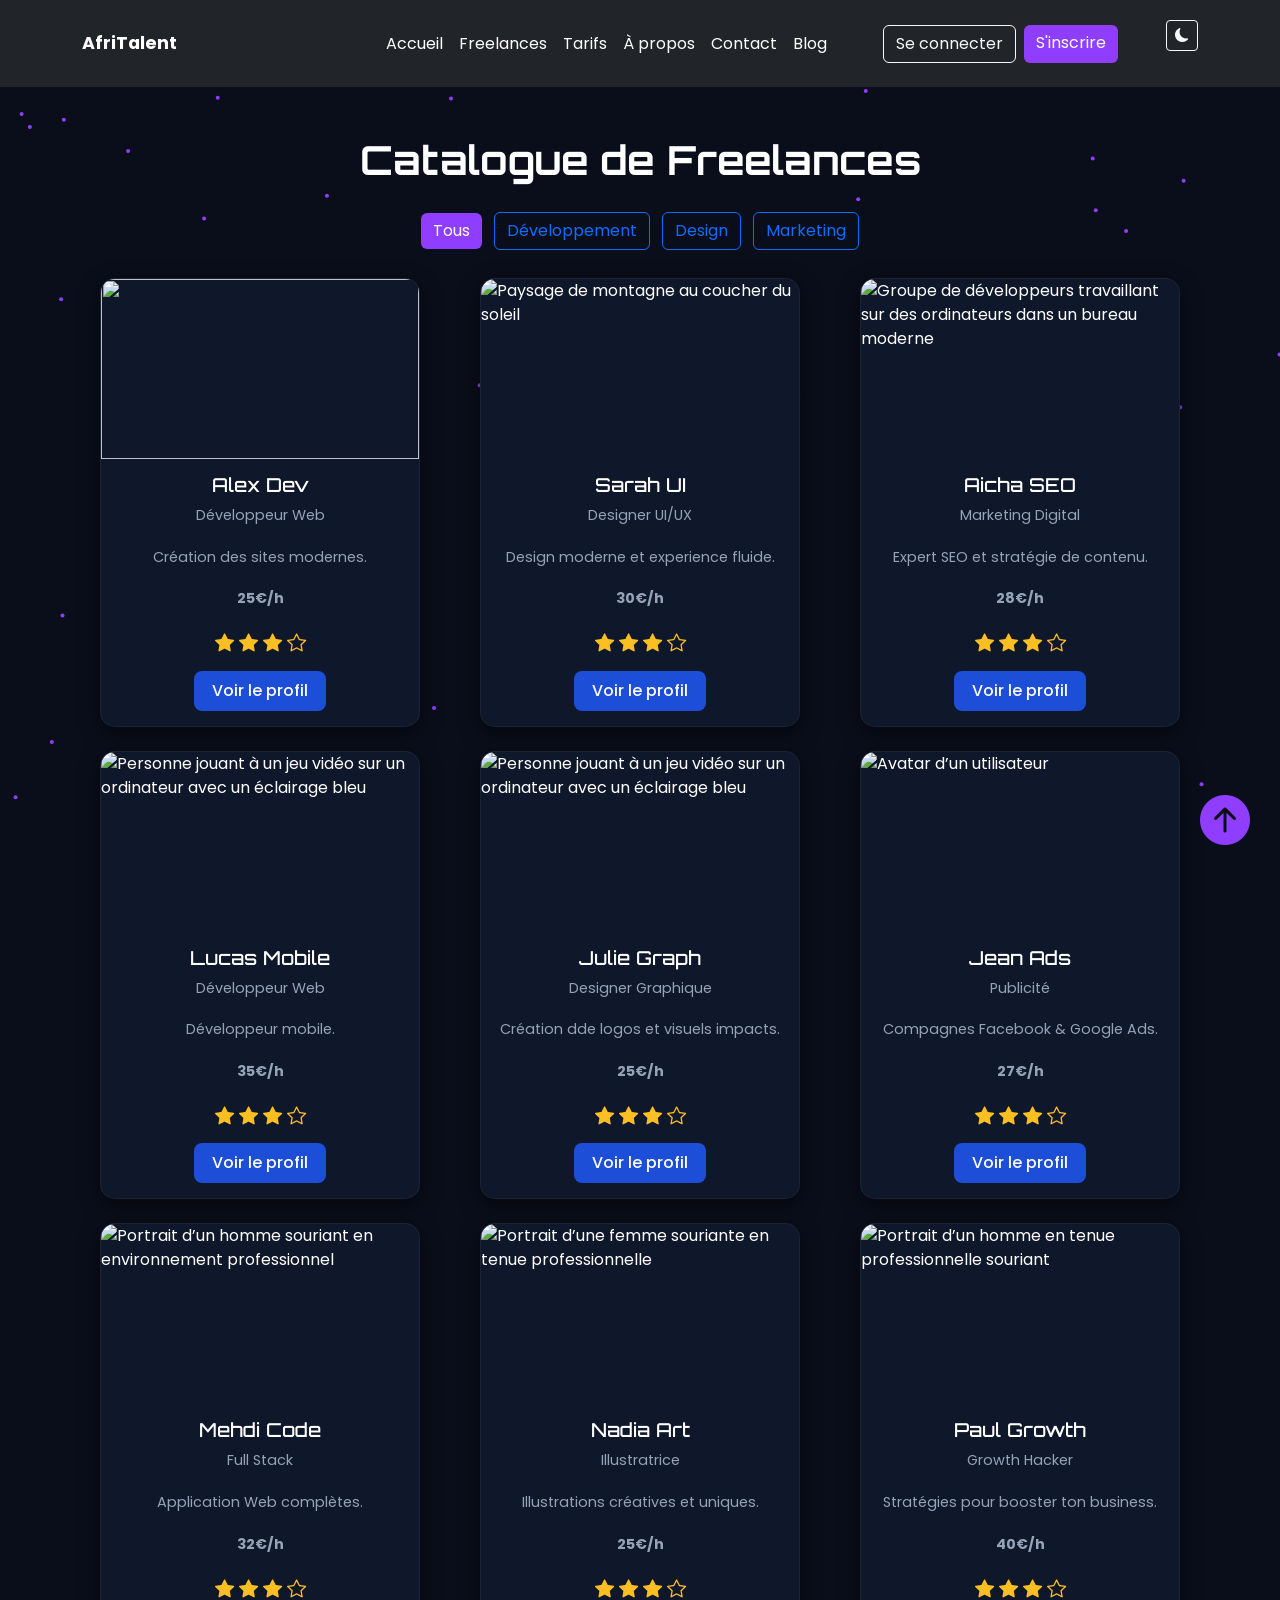
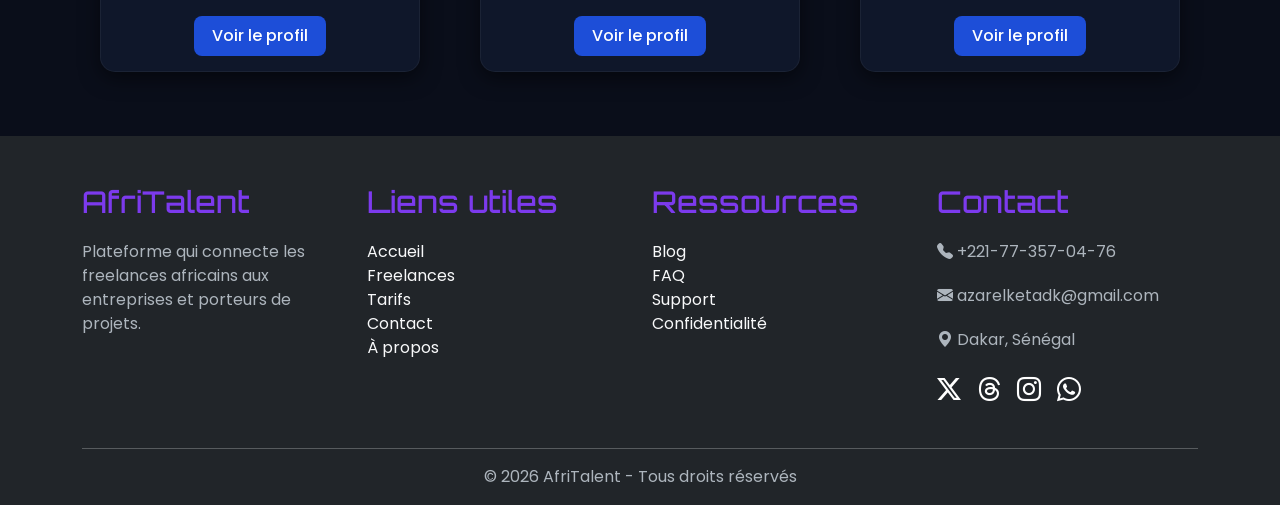
==== freelances.html @ 052cfaa7 "Init : création du dépôt, arborescence des fichiers et structure HTML de base" ====
<!DOCTYPE html>
<html lang="en">
<head>
    <meta charset="UTF-8">
    <meta name="viewport" content="width=device-width, initial-scale=1.0">
    <title>Freelances</title>
    <!-- Bootstrap CSS -->
    <link href="https://cdn.jsdelivr.net/npm/bootstrap@5.3.3/dist/css/bootstrap.min.css" rel="stylesheet">
    <!-- Bootstrap Icons -->
    <link rel="stylesheet" href="https://cdn.jsdelivr.net/npm/bootstrap-icons@1.11.3/font/bootstrap-icons.min.css">
    <!-- Feuille de style personnalisée -->
    <link rel="stylesheet" href="css/style.css">

</head>
<body>
<!-- Fond animé -->
        <canvas id="network"></canvas>


     <header>
       <!-- Barre de navigation -->
        <nav class="navbar navbar-expand-lg navbar-dark bg-dark fixed-top">
  <div class="container">
<!-- Logo -->
    <a class="navbar-brand" href="index.html">
      AfriTalent
    </a>
<!-- Bouton menu mobile -->
    <button class="navbar-toggler" type="button"
        data-bs-toggle="collapse"
        data-bs-target="#menu">
    <span class="navbar-toggler-icon"></span>
    </button>

    <div class="collapse navbar-collapse" id="menu">
<!-- Liens de navigation -->
      <ul class="navbar-nav ms-auto">

        <li class="nav-item"><a class="nav-link" href="index.html">Accueil</a></li>
        <li class="nav-item"><a class="nav-link" href="freelances.html">Freelances</a></li>
        <li class="nav-item"><a class="nav-link" href="tarifs.html">Tarifs</a></li>
        <li class="nav-item"><a class="nav-link" href="about.html">À propos</a></li>
        <li class="nav-item"><a class="nav-link" href="contact.html">Contact</a></li>
        <li class="nav-item"><a class="nav-link" href="#">Blog</a></li>
       
      </ul>
<!-- Boutons connexion / inscription -->
    <div class="d-flex gap-2 ms-lg-5">
        <a href="contact.html" class="btn btn-outline-light">
            Se connecter
        </a>

        <a href="contact.html" class="btn btn-primary">
            S'inscrire
        </a>
    </div>
<!-- Bouton Dark / Light Mode -->
    <ul>
     <li class="nav-item">
        <button id="themeToggle" class="btn btn-sm btn-outline-light ms-3">
           <i class="bi bi-moon-fill"></i>
        </button>
    </li>
    </ul>

   </div>
  </div>
 </nav>
</header>

<!-- ================= CONTENU PRINCIPAL ================= -->
    <main class="container mt-5 pt-5">

<section>
    <div class="freelance-page">

        <h1 class="mb-4 cat">
            <strong>Catalogue de Freelances</strong>
        </h1>

        <!-- Filtres -->
        <div class="text-center mb-4">
            <button class="btn btn-primary m-1" onclick="filterCards('all')">Tous</button>
            <button class="btn btn-outline-primary m-1" onclick="filterCards('dev')">Développement</button>
            <button class="btn btn-outline-primary m-1" onclick="filterCards('design')">Design</button>
            <button class="btn btn-outline-primary m-1" onclick="filterCards('marketing')">Marketing</button>
        </div>

        <!-- Grilles -->
        <div class="sections-container row">

            <!-- Card 1 -->
            <div class="col-lg-4 col-md-6 col-12 mb-4 card-item" data-category="dev">
                <div class="cardes h-100">
                    <img src="https://images.unsplash.com/photo-1504593811423-6dd665756598?q=80&w=1200&auto=format&fit=crop"
                        class="card-img-top" alt="">
                    <div class="card-body">
                        <h2>Alex Dev</h2>
                        <p>Développeur Web</p>
                        <p>Création des sites modernes.</p>
                        <p><strong>25€/h</strong></p>
                        <div class="stars">
                            <i class="bi bi-star-fill"></i>
                            <i class="bi bi-star-fill"></i>
                            <i class="bi bi-star-fill"></i>
                            <i class="bi bi-star"></i>
                        </div>
                        <button class="btne">Voir le profil</button>
                    </div>
                </div>
            </div>

            <!-- Card 2-->
        <div class="col-lg-4 col-md-6 col-12 mb-4 card-item" data-category="design">
            <div class="cardes h-100">
                <img src="https://images.unsplash.com/photo-1488426862026-3ee34a7d66df?q=80&w=1200&auto=format&fit=crop" 
                class="card-img-top" 
                alt="Paysage de montagne au coucher du soleil">
            <div class="card-body">
                <h2>Sarah UI</h2>
                <p>Designer UI/UX</p>
                <p>Design moderne et experience fluide.</p>
                <p><strong>30€/h</strong></p>
                <div class="stars">
                    <i class="bi bi-star-fill"></i>
                    <i class="bi bi-star-fill"></i>
                    <i class="bi bi-star-fill"></i>
                    <i class="bi bi-star"></i>
                </div>
                <button class="btne">Voir le profil</button>
            </div>
           </div>
        </div>

        <!-- Card 3-->


           <div class="col-lg-4 col-md-6 col-12 mb-4 card-item" data-category="marketing">

            <div class="cardes h-100">
                <img src="https://images.unsplash.com/photo-1487412720507-e7ab37603c6f?q=80&w=1200&auto=format&fit=crop"
                 class="card-img-top"
                 alt="Groupe de développeurs travaillant sur des ordinateurs dans un bureau moderne">
            <div class="card-body">
                <h2>Aicha SEO</h2>
                <p>Marketing Digital</p>
                <p>Expert SEO et stratégie de contenu.</p>
                <p><strong>28€/h</strong></p>
                <div class="stars">
                    <i class="bi bi-star-fill"></i>
                    <i class="bi bi-star-fill"></i>
                    <i class="bi bi-star-fill"></i>
                    <i class="bi bi-star"></i>
                </div>
                <button class="btne">Voir le profil</button>
            </div>
           </div>
        </div>
        <!-- Card 4-->

           <div class="col-lg-4 col-md-6 col-12 mb-4 card-item" data-category="dev">

            <div class="cardes h-100">
                <img src="https://images.unsplash.com/photo-1504257432389-52343af06ae3?q=80&w=1200&auto=format&fit=crop" 
                class="card-img-top"
                alt="Personne jouant à un jeu vidéo sur un ordinateur avec un éclairage bleu">
            <div class="card-body">
                <h2>Lucas Mobile </h2>
                <p>Développeur Web</p>
                <p>Développeur mobile.</p>
                <p><strong>35€/h</strong></p>
                <div class="stars">
                    <i class="bi bi-star-fill"></i>
                    <i class="bi bi-star-fill"></i>
                    <i class="bi bi-star-fill"></i>
                    <i class="bi bi-star"></i>
                </div>
                <button class="btne">Voir le profil</button>
            </div>
           </div>
         </div>

         <!-- Card 5-->


           <div class="col-lg-4 col-md-6 col-12 mb-4 card-item" data-category="design">

            <div class="cardes h-100">
                <img src="https://i.pravatar.cc/400?img=45" 
                class="card-img-top"
                alt="Personne jouant à un jeu vidéo sur un ordinateur avec un éclairage bleu">
            <div class="card-body">
                <h2>Julie Graph</h2>
                <p>Designer Graphique</p>
                <p>Création dde logos et visuels impacts.</p>
                <p><strong>25€/h</strong></p>
                <div class="stars">
                    <i class="bi bi-star-fill"></i>
                    <i class="bi bi-star-fill"></i>
                    <i class="bi bi-star-fill"></i>
                    <i class="bi bi-star"></i>
                </div>
                <button class="btne">Voir le profil</button>
            </div>
           </div>
         </div>

         <!-- Card 6-->

           <div class="col-lg-4 col-md-6 col-12 mb-4 card-item" data-category="dev">

            <div class="cardes h-100">
                <img src="https://i.pravatar.cc/400?img=15" class="card-img-top"
                alt="Avatar d’un utilisateur">
            <div class="card-body">
                <h2>Jean Ads</h2>
                <p>Publicité</p>
                <p>Compagnes Facebook & Google Ads.</p>
                <p><strong>27€/h</strong></p>
                <div class="stars">
                    <i class="bi bi-star-fill"></i>
                    <i class="bi bi-star-fill"></i>
                    <i class="bi bi-star-fill"></i>
                    <i class="bi bi-star"></i>
                </div>
                <button class="btne">Voir le profil</button>
            </div>
           </div>
         </div>

         <!-- Card 7-->

        <div class="col-lg-4 col-md-6 col-12 mb-4 card-item" data-category="marketing">

            <div class="cardes h-100">
                <img src="https://images.unsplash.com/photo-1500648767791-00dcc994a43e?q=80&w=1200&auto=format&fit=crop" 
                class="card-img-top"
                alt="Portrait d’un homme souriant en environnement professionnel">
            <div class="card-body">
                <h2>Mehdi Code</h2>
                <p>Full Stack</p>
                <p>Application Web complètes.</p>
                <p><strong>32€/h</strong></p>
                <div class="stars">
                    <i class="bi bi-star-fill"></i>
                    <i class="bi bi-star-fill"></i>
                    <i class="bi bi-star-fill"></i>
                    <i class="bi bi-star"></i>
                </div>
                <button class="btne">Voir le profil</button>
            </div>
           </div>
         </div>

         <!-- Card 8-->

        <div class="col-lg-4 col-md-6 col-12 mb-4 card-item" data-category="design">

            <div class="cardes h-100">
                <img src="https://images.unsplash.com/photo-1438761681033-6461ffad8d80?q=80&w=1200&auto=format&fit=crop" 
                class="card-img-top"
                alt="Portrait d’une femme souriante en tenue professionnelle">
            <div class="card-body">
                <h2>Nadia Art</h2>
                <p>Illustratrice</p>
                <p>Illustrations créatives et uniques.</p>
                <p><strong>25€/h</strong></p>
                <div class="stars">
                    <i class="bi bi-star-fill"></i>
                    <i class="bi bi-star-fill"></i>
                    <i class="bi bi-star-fill"></i>
                    <i class="bi bi-star"></i>
                </div>
                <button class="btne">Voir le profil</button>
            </div>
           </div>
         </div>

         <!-- Card 9 -->
      
         <div class="col-lg-4 col-md-6 col-12 mb-4 card-item" data-category="marketing">

            <div class="cardes h-100">
                <img src="https://images.unsplash.com/photo-1506277886164-e25aa3f4ef7f?q=80&w=1200&auto=format&fit=crop" class="card-img-top"
                alt="Portrait d’un homme en tenue professionnelle souriant">
            <div class="card-body">
                <h2>Paul Growth</h2>
                <p>Growth Hacker</p>
                <p>Stratégies pour booster ton business.</p>
                <p><strong>40€/h</strong></p>
                <div class="stars">
                    <i class="bi bi-star-fill"></i>
                    <i class="bi bi-star-fill"></i>
                    <i class="bi bi-star-fill"></i>
                    <i class="bi bi-star"></i>
                </div>
                <button class="btne">Voir le profil</button>
            </div>
           </div>
         </div>


        </div>

    </div>
</section>

</main>
 
  <!-- ================= FOOTER ================= -->
       <footer class="bg-dark text-light pt-5 pb-3">
    <div class="container">

        <div class="row">
            <!-- AfriTalent -->
            <div class="col-md-3 mb-4">
                <h3>AfriTalent</h3>
                <p>
                    Plateforme qui connecte les freelances africains
                    aux entreprises et porteurs de projets.
                </p>
            </div>

            <!-- Liens utiles -->
            <div class="col-md-3 mb-4">
                <h3>Liens utiles</h3>
                <ul class="list-unstyled">
                    <li><a href="index.html" class="text-light">Accueil</a></li>
                    <li><a href="freelances.html" class="text-light">Freelances</a></li>
                    <li><a href="tarifs.html" class="text-light">Tarifs</a></li>
                    <li><a href="contact.html" class="text-light">Contact</a></li>
                    <li><a href="about.html" class="text-light">À propos</a></li>
                </ul>
            </div>

            <!-- Ressources -->
            <div class="col-md-3 mb-4">
                <h3>Ressources</h3>
                <ul class="list-unstyled">
                    <li><a href="#" class="text-light">Blog</a></li>
                    <li><a href="#" class="text-light">FAQ</a></li>
                    <li><a href="#" class="text-light">Support</a></li>
                    <li><a href="#" class="text-light">Confidentialité</a></li>
                </ul>
            </div>

            <!-- Contact -->
            <div class="col-md-3 mb-4">
                <h3>Contact</h3>
                <p><i class="bi bi-telephone-fill"></i> +221-77-357-04-76</p>
                <p><i class="bi bi-envelope-fill"></i> azarelketadk@gmail.com</p>
                <p><i class="bi bi-geo-alt-fill"></i> Dakar, Sénégal</p>

                <div class="d-flex gap-3 fs-4 social-icons">
                      <a href="https://www.twitter.com" target="_blank">
                         <i class="bi bi-twitter-x"></i>
                    </a>
                    <a href="https://www.threads.net" target="_blank">
                        <i class="bi bi-threads"></i> 
                    </a>
                    <a href="https://www.instagram.com" target="_blank">
                        <i class="bi bi-instagram"></i>
                    </a>
                    <a href="https://www.whatsapp.com" target="_blank">
                        <i class="bi bi-whatsapp"></i>
                    </a>
                </div>
            </div>

        </div>

        <hr>
<!-- copyright -->
        <p class="text-center mb-0">
            © <span id="year"></span> AfriTalent - Tous droits réservés
        </p>

    </div>
</footer>

        <!--============ Bouton retour en haut de page =============-->
 <a href="#" class="Boutons">
     <i class="bi bi-arrow-up-circle-fill"></i>
 </a>

 <!-- ======== SCRIPTS ======= -->
    <!-- Bootstrap JS -->
    <script src="https://cdn.jsdelivr.net/npm/bootstrap@5.3.3/dist/js/bootstrap.bundle.min.js"></script>
    <!-- JS principal -->
    <script src="js/main.js"></script>

</body>
</html>
---- css/style.css ----
/* ===== GOOGLE FONTS ======*/
@import url('https://fonts.googleapis.com/css2?family=Poppins:wght@300;400;500;600;700&family=Orbitron:wght@400;700&display=swap');

/* ======= VARIABLES CSS ======= */
:root{
    --primary-color:  #0A0E1A;
    --secondary-color: #2D1B4E;
    --accent-color: #8f3dff;
    --background-color: #121212;
    --text-color: #f8f9fa;
    --gray-color: #adb5bd;

    --font-title: 'Orbitron', sans-serif;
    --font-body: 'Poppins', sans-serif;

    --spacing-small: 10px;
    --spacing-medium: 20px;
    --spacing-large: 40px;
}

/* ======= RESET CSS ======== */
*{
    margin: 0;
    padding: 0;
    box-sizing: border-box;
}
.violet {
    color: var(--accent-color);
}
html{
    scroll-behavior: smooth;
}
img{
    max-width: 100%;
    display: block;
}
ul{
    list-style: none;
}
a{
    text-decoration: none;
}
/* ===== Hero "Notre histoire" (about.html) ===== */
@media (max-width: 576px){
    .shadow button{
        width: auto !important;
        display: inline-block;
        padding: 12px 25px;
        font-size: 14px;
        margin-top: 10px;
    }
}
.shadow h1{
    font-size: clamp(32px, 6vw, 80px);
    font-weight: 800;
    text-transform: uppercase;
    letter-spacing: 3px;
    color: #8c6dab;
    text-shadow:
    0 0 8px rgba(192,132,252,0.8),
    0 0 20px rgba(192,132,252,0.4);
}
.shadow{
    position: relative;
    z-index: 2;
    max-width: 800px;
}
.shadow button{
    width: auto;
    display: inline-block;
    padding: 14px 35px;
    border: none;
    border-radius: 50px;
    background: #8f3dff;
    color: white;
}

/* ======= STYLES DE BASE ======= */
body{
    font-family: var(--font-body);
    background-color: var(--primary-color);
    color: var(--text-color);
}
h1,h2,h3,h4,h5,h6{
    font-family: var(--font-title);
    color: var(--accent-color);
    margin-bottom: var(--spacing-medium);
}
p{
    margin-bottom: var(--spacing-medium);
    color: var(--gray-color);
}

/* ======= NAVBAR ======= */
.navbar{
    background-color: #eaeaea;
     transition: all 0.3s ease;
    padding: 20px 0;
}
.navbar-brand{
    color: white;
    font-weight: bold;
    font-size: 1.1rem;
    transition: 0.3s ease;
}
.nav-link{
    color: white;
}
.nav-link:hover{
    color: #d8b4fe;
}

/* ======= MAIN ======== */
main{
    min-height: 80vh;
}
section{
    padding: var(--spacing-large) 0;
}
.container h1{
    font-size: 2.5rem;
    color: white;
}
.container h2{
    font-size: 2rem;
    color: white;
}
.hero{
    display: grid;
    grid-template-columns: 1fr 1fr;
    gap: 40px;
    align-items: center;
    min-height: 80vh;
}
.hero-content h1{
    font-size: 4rem;
    line-height: 1.1;
}
.hero-content p{
    font-size: 1.2rem;
}
.hero-image img{
    width: 100%;
    border-radius: 20px;
}

/* ===== BENTO GRID ===== */
.bento-grid{
    display: grid;
    grid-template-columns: repeat(3,1fr);
    gap: 15px;
}
.bento-card{
    background-color: var(--secondary-color);
    padding: 20px;
    border-radius: 15px;
    text-align: center;
}
.large{
    grid-row: span 2;
}
.wide{
    grid-column: span 2;
}
.bento-card h4{
    color: var(--accent-color);
    font-family: var(--font-title);
    font-size: 1.5rem;
    margin-bottom: 10px;
}
.bento-card i{
    font-size: 2rem;
    color: white;
    margin-bottom: 15px;
    display: block;
}
.bento-card h3{
    color: white;
    font-size: 1.1rem;
}

/* ===== CATÉGORIES ===== */
.category-card{
    background-color: var(--secondary-color);
    padding: 40px;
    border-radius: 15px;
    text-align: center;
    transition: all .3s ease;
    cursor: pointer;
}
.category-card:hover{
    transform: translateY(-10px) scale(1.05);
    box-shadow: 0 10px 30px rgba(255, 255, 255, 0.5);
    background-color: var(--accent-color);
}
.category-card i{
    font-size: 3rem;
    color: var(--accent-color);
    margin-bottom: 15px;
}
.category-card h3{
    color: white;
    font-size: 1.2rem;
}
.category-card p{
    margin-bottom: 0;
}
.category-card:hover i,
.category-card:hover h3,
.category-card:hover p{
    color: white;
}

/* ===== TÉMOIGNAGES ===== */
#testimonialCarousel{
    display: flex;
    justify-content: center;
}
.carousel-inner{
    width: 100%;
    max-width: 600px;
}
.carousel-item{
    background-color: var(--secondary-color);
    padding: 25px;
    border-radius: 15px;
}
.carousel-item img{
    display: block;
    margin: 0 auto;
}
.carousel-item h5{
    color: white;
}
.how-it-works h2,
.categories h2,
.testimonials h2{
    text-align: center;
}
.stars {
    color: gold;
    font-size: 1.2rem;
}

.cat{
    text-align: center;
}

/* Fond animé (canvas) positionné, en attendant le script (commit 6) */
#network{
    position: fixed;
    top: 0;
    left: 0;
    width: 100%;
    height: 100%;
    z-index: -1;
}
main,
footer{
    position: relative;
    z-index: 1;
}

/* ===== Boutons hero ===== */
.btn-primary{
    background: var(--accent-color);
    border: none;
}
.btn-primary:hover{
    background: #a25cff;
}
.btn-explorer{
    background: var(--accent-color);
    color: white;
    border: 2px solid var(--accent-color);
    border-radius: 50px;
    padding: 12px 30px;
    transition: all 0.3s ease;
}
.btn-explorer:hover{
    background: transparent;
    color: var(--accent-color);
    transform: translateY(-3px);
}
.btn-demo{
    background: transparent;
    color: white;
    border: 2px solid white;
    border-radius: 50px;
    padding: 12px 30px;
    transition: all 0.3s ease;
}
.btn-demo:hover{
    background: white;
    color: var(--primary-color);
    transform: translateY(-3px);
}
.social-icons a{
    color: #ffffff;
    transition: 0.3s;
}
.social-icons a:hover{
    color: var(--accent-color);
}

/* ===== Statistiques (index.html) ===== */
.starts {
    display: flex;
    justify-content: center;
    gap: 45px;
    align-items: stretch;
    width: 100%;
    margin-top: 20px;
    flex-wrap: wrap;
}
.start-card {
    text-align: center;
    backdrop-filter: blur(10px);
    box-shadow: 0 8px 20px rgba(0,0,0,0.2);
    transition: transform 0.3s ease;
    border-radius: 15px;
    padding: 25px;
    background: #ffffff15;
    width: 220px;
    display: flex;
    flex-direction: column;
    justify-content: center;
}
.start-card:hover {
    transform: translateY(-5px);
}
.counter {
    font-size: 40px;
    font-weight: 500;
    color: #e8e7f1;
}
.start-card p {
    font-weight: bold;
    color: #ffffff;
}
.start-card span {
    font-size: 0.85rem;
    color: #ffffff;
    font-weight: bold;
}
.bob h2 {
    text-align: center;
}

/* ===== NOTRE HISTOIRE (about.html) ===== */
.castor {
    height: 100vh;
    background-size: cover;
    background-position: center;
    position: relative;
    display: flex;
    justify-content: center;
    align-items: center;
    text-align: center;
    background: url("https://images.unsplash.com/photo-1542751371-adc38448a05e?q=80&w=1600&auto=format&fit=crop");
}
.overlay {
    position: absolute;
    width: 100%;
    height: 100%;
    background:  rgba(0,0,0,0.7);
}
.shadow p{
    font-family: "Advent Pro", sans-serif;
    margin: 20px 0;
    font-size: 28px
}
.violet {
    background-color: rgb(5, 3, 12);
}
.equipe {
    color: rgb(113, 9, 136);
   font-family: 'Franklin Gothic Medium', 'Arial Narrow', Arial, sans-serif;
   font-size: 25px;
}
.heros {
    display: flex;
    align-items: center;
    justify-content: space-between;
    gap: 40px;
    padding: 50px;
}
h6 {
    text-align: center;
    font-size: 40px;
    color: #1e90ff;
    margin-top: 20px;
    font-family: "inter";
}
.heros-text h2,
.heros-text p {
    color: #ffffff;
}
.heros-text p{
    font-family: "Nunito";
    font-size: 20px;
}
.heros-text h2, h3 {
    font-family: "Poppins";
    font-size: 40px;
    color: aliceblue;
}
.heros-text img {
    width: 100%;
    border-radius: 10px;
}
.imgs img {
    width: 550px;
    height: 350px;
    border-radius: 10px;
}
.team {
    padding: 50px;
    text-align: center;
}
.team h1,
.team h2{
   font-size: 40px;
   color: dodgerblue;
   margin-bottom: 50px;
   font-family: "inter";
}
.teams {
    display: grid;
    grid-template-columns: repeat(auto-fit,minmax(200px,1fr));
    gap: 20px;
}
.team-1 {
  background-color: #161616;
  padding: 12px 20px;
  border-radius: 20px;
}
.team-1 img {
    width: 120px;
    height: 120px;
    object-fit: cover;
    border-radius: 50%;
    display: block;
    margin: 0 auto 15px;
}
.team h1,
.team h2,
.values h1,
.values h2 {
    color: #a855f7;
}
h3 {
    color: #7c3aed;
    font-size: 30px;
    font-family: 'orbitron';
}
.values {
    padding: 80px 10%;
    text-align: center;
}
.values h2,
.values h1{
    font-size: 40px;
    color: #1e90ff;
    margin-bottom: 40px;
    font-family: "inter";
}
.valeur-grid {
    display: grid;
    grid-template-columns: repeat(auto-fit,minmax(220px,1fr));
    gap: 20px;
}
.value {
    background: #111;
    padding: 40px;
    border-radius: 20px;
}
.value i{
    color: red;
    margin-bottom: 20px;
    font-size: 40px;
}
.states {
    padding: 20px;
    text-align: center;
}
.states-grid {
    display: grid;
    grid-template-columns: repeat(3, 1fr);
    gap: 20px;
}
.stat {
    background-color: #0f0a1a;
    padding: 30px;
    font-size: 24px;
    text-align: center;
}
.stat span {
    display: block;
    font-size: 14px;
    margin-top: 10px;
    color: rgb(241, 241, 241);
}

/* État initial pour l'animation fade-in (le déclenchement JS arrive au commit 7) */
.fade-in {
    opacity: 0;
    transform: translateY(40px);
    transition: opacity 0.8s ease, transform 0.8s ease;
}
.fade-in.show {
    opacity: 1;
    transform: translateY(0);
}

/* ===== PRICING (tarifs.html) ===== */
.pricing-section{
    padding:120px 0 60px;
}
.pricing-title{
    text-align:center;
    margin-bottom:10px;
    font-weight:800;
}
.pricing-subtitle{
    text-align:center;
    color:#9fb0d8;
    margin-bottom:50px;
}
.pricing-card{
    background:#101b35;
    border:1px solid #24375f;
    border-radius:18px;
    padding:25px;
    text-align:center;
    transition:0.3s;
    height:100%;
}
.pricing-card:hover{
    transform:translateY(-8px);
    box-shadow:0 15px 40px rgba(0,0,0,0.4);
}
.popular{
    border:2px solid #f4c63d;
    transform:scale(1.08);
    box-shadow:0 0 40px rgba(244,198,61,0.25);
    position:relative;
}
.badge-pop{
    position:absolute;
    top:-12px;
    left:50%;
    transform:translateX(-50%);
    background:linear-gradient(90deg,#f4c63d,#ffdd66);
    color:#000;
    padding:5px 12px;
    border-radius:20px;
    font-size:12px;
    font-weight:800;
}
.price{
    font-size:2.2rem;
    font-weight:800;
    color:#f4c63d;
}
.plan-name{
    font-size:1.3rem;
    font-weight:700;
}
.features{
    list-style:none;
    padding:0;
    margin:20px 0;
}
.features li{
    margin:8px 0;
    font-size:0.95rem;
}
.btn-custom{
    width:100%;
    border-radius:10px;
}
.check::before {
    content: "✅";
    color: green;
}
.cross::before {
    content: "❌";
}
.faq{
    width:80%;
    margin:60px auto;
}
.faq h1{
    text-align:center;
    color:#fff;
    margin-bottom:25px;
}
.faq h2 {
    text-align: center;
    font-size: 40px;
}
.accordion-item{
    background:rgba(255,255,255,0.06);
    border:1px solid rgba(255,255,255,0.1);
    border-radius:10px;
    margin-bottom:12px;
}
.accordion-button{
    background:transparent;
    color:#fff;
    box-shadow:none !important;
}
.accordion-button:not(.collapsed){
    color:#f4c63d;
    background:rgba(244,198,61,0.12);
}
.accordion-body{
    background:rgba(0,0,0,0.2);
    color:#fff;
}

/* ===== Cartes freelances (freelances.html) ===== */
.cardes{
    max-width: 320px;
    margin: auto;
    background: #0f172a;
    color: white;
    border-radius: 15px;
    overflow: hidden;
    border: 1px solid rgba(255,255,255,0.05);
    box-shadow: 0 6px 20px rgba(0,0,0,0.5);
    transition: all 0.3s ease;
}
.cardes:hover{
    transform: translateY(-5px);
    box-shadow: 0 10px 25px rgba(0,0,0,0.7);
}
.cardes img{
    height: 180px;
    width: 100%;
    object-fit: cover;
}
.cardes .card-body{
    padding: 15px;
    text-align: center;
}
.cardes h2{
    font-size: 1.2rem;
    color: #fff;
    margin-bottom: 8px;
}
.cardes p{
    color: #94a3b8;
    font-size: 0.9rem;
}
.stars{
    text-align: center;
    margin: 10px 0;
}
.stars i{
    color: #fbbf24;
}
.btne{
    display: block;
    margin: 12px auto 0;
    padding: 8px 18px;
    border: none;
    border-radius: 8px;
    background: #1d4ed8;
    color: white;
    font-weight: 500;
    cursor: pointer;
}
.btne:hover{
    background: #2563eb;
}

/* ===== Formulaire (contact.html) ===== */
.arriere {
    background-color: rgb(31, 5, 52);
}
.container-2 {
    display: flex;
    justify-content: center;
    align-items: flex-start;
    gap: 0px;
    margin-top: 5%;
}
option {
    color: red;
}
.error {
    color: red;
    margin: 0;
    font-size: 14px;
}
.form-box {
     width: 100%;
    padding: 20px;
    border-radius: 15px;
    background-color: rgba(0,0,0,0.6);
    border: 2px solid rgba(255,255,255,0.5);
    box-shadow: 0 0 20px cyan;
    margin-left: 0;
    min-height: 450px;
    max-width: 520px;
}
.info-box {
    width: 100%;
    padding: 20px;
    border-radius: 15px;
    background-color: rgba(0,0,0,0.6);
    border: 2px solid rgba(255,255,255,0.5);
    box-shadow: 0 0 20px cyan;
    margin-left: 0;
    max-width: 390px;
}
.form-box h1 {
    font-family: Georgia, 'Times New Roman', Times, serif;
    font-size: 20px;
    color: #1e90ff;
    text-align: center;
    margin-bottom: 20px;
}
/* Styles généraux des champs de formulaire (input, select, textarea) */
input,
select,
textarea {
    width: 100%; 
    margin: 4px 0; 
    padding: 10px; 
    border-radius: 12px; 
    border: none; 
    outline: none; 
    background: rgba(255,255,255,0.1); 
    color: #ffffff; 
}
/* Effet au focus */
input:focus,
select:focus,
textarea:focus {
    border: 2px solid white; 
    box-shadow: 0 0 5px white,
                0 0 10px white,
                0 0 20px white; 
    background: rgba(255,255,255,0.15); 
    transform: scale(1.02); /
    transition: 3s; 
}
/* Couleur du placeholder */
input:focus::placeholder,
textarea:focus::placeholder {
    color: green; 
}
/* Style spécifique du textarea */
textarea {
    height: 50px; 
    resize: none; 
}
/* Conteneur du formulaire */
.form-box form{
    display: flex; 
    flex-direction: column; /* empile les éléments verticalement */
    gap: 8px; 
}
/* Bouton d'envoi */
.btn-9 {
    width: 50%; 
    border: none; 
    border-radius: 10px; 
    background: linear-gradient(45deg, purple, cyan); 
    color: #ffffff; 
    font-weight: bold; 
    cursor: pointer; 
    transition: 0.4s; 
    display: block; 
    margin: 10px auto; 
}
/* Effet hover du bouton */
.btn-9:hover {
    transform: scale(1.05); 
}
/* Message de succès */
.success {
    margin-top: 10px; 
    color: lawngreen; 
    margin-left: 19%;
    display: none; 
}
/* Texte et titre dans la boîte d'information */
.info-box p,
.info-box h1 {
    margin: 5px 0; 
    color: var(--white); 
    margin-left: 10%; 
}
/* Carte Google Maps */
iframe {
    width: 390px; 
    height: 250px; 
    border-radius: 10px;
    margin-top: 10px; 
}
.cat{
    text-align: center; 
}
/* ===== RESPONSIVE ===== */
@media(max-width:768px){
    .hero{
        grid-template-columns: 1fr;
        text-align: center;
    }
    .hero-content h1{
        font-size: 2.8rem;
    }
    .bento-grid{
        grid-template-columns: 1fr;
    }
    .large,
    .wide{
        grid-column: auto;
        grid-row: auto;
    }
}
/* MOBILE */
@media (max-width: 375px) {
    .hero{
        grid-template-columns: 1fr;
        text-align: center;
    }
    .hero-content h1{
        font-size: 2rem;
    }
    .btn{
        width: 100%;
        margin-bottom: 10px;
    }
    .category-container,
    .bento-grid{
        grid-template-columns: 1fr;
    }
}
/* TABLETTE */
@media (max-width: 768px){
    .hero{
        grid-template-columns: 1fr;
        text-align: center;
    }
    .hero-content h1{
        font-size: 2.8rem;
    }
    .category-container{
        grid-template-columns: repeat(2,1fr);
    }
    .bento-grid{
        grid-template-columns: 1fr;
    }
    .large,
    .wide{
        grid-column: auto;
        grid-row: auto;
    }
}
/* DESKTOP */
@media (min-width: 1200px){
    .container{
        max-width: 1140px;
    }
    .hero-content h1{
        font-size: 4rem;
    }
    .category-container{
        grid-template-columns: repeat(3,1fr);
    }
}

/* Statistiques (index.html) */
@media (max-width: 992px) {
    .start-card {
        width: 45%;
    }
    .counter {
        font-size: 34px;
    }
}
@media (max-width: 576px) {
    .starts {
        gap: 15px;
        padding: 0 15px;
    }
    .start-card {
        width: 100%;
        max-width: 320px;
        margin: auto;
        padding: 20px;
    }
    .counter {
        font-size: 30px;
    }
    .start-card p {
        font-size: 1rem;
    }
    .start-card span {
        font-size: 0.8rem;
    }
    .bob h2 {
        font-size: 1.8rem;
    }
}

/* Notre histoire (about.html) */
@media (max-width: 768px) {
    .castor {
        padding: 120px 20px 50px;
    }
    .shadow h1 {
        font-size: 45px;
    }
    .shadow p {
        font-size: 18px;
    }
    .heros {
        flex-direction: column;
        text-align: center;
        padding: 20px;
    }
    .imgs img {
        width: 100%;
        height: auto;
    }
    .heros-text h2 {
        font-size: 28px;
    }
    .heros-text p {
        font-size: 16px;
    }
    .states-grid {
        grid-template-columns: repeat(2, 1fr);
    }
}
@media (max-width: 480px) {
    .states-grid {
        grid-template-columns: 1fr;
    }
}

/* Pricing (tarifs.html) */
@media(max-width:992px){
    .popular{
        transform:scale(1.03);
    }
}
@media(max-width:768px){
    .popular{
        transform:none;
    }
}

/* ===================================================================
   COMMIT 6 (partie CSS d'accompagnement) : mode clair, navbar au scroll,
   bouton retour en haut — nécessaires pour que le JS du commit 6 ait un effet visuel
   =================================================================== */

/* ===== MODE CLAIR ===== */
body.light-mode{
    background: #adb4e0;
    color: #1f2937;
}
body.light-mode .navbar{
    background: rgba(255,255,255,0.95) !important;
    backdrop-filter: blur(10px);
    box-shadow: 0 2px 10px rgba(0,0,0,.1);
}
body.light-mode .navbar-brand,
body.light-mode .nav-link{
    color: #4c1d95 !important;
}
body.light-mode h1,
body.light-mode h2,
body.light-mode h3,
body.light-mode h4{
    color: #7c3aed;
}
body.light-mode p{
    color: #4b5563;
}
body.light-mode .category-card,
body.light-mode .bento-card,
body.light-mode .pricing-card,
body.light-mode .accordion-item,
body.light-mode .start-card,
body.light-mode .cardes{
    background: #f8f7ff;
    border: 1px solid #d8b4fe;
    box-shadow: 0 5px 15px rgba(143,61,255,.15);
}
body.light-mode .category-card h3,
body.light-mode .bento-card h3,
body.light-mode .pricing-card .plan-name,
body.light-mode .cardes h2{
    color: #111827;
}
body.light-mode .accordion-button{
    color: #111827;
}
body.light-mode .accordion-body{
    background: #f3f4f6;
    color: #111827;
}
body.light-mode footer{
    background: #0f172a !important;
}
body.light-mode footer h5{
    color: #60a5fa !important;
}
body.light-mode footer p,
body.light-mode footer a{
    color: #e5e7eb !important;
}
body.light-mode footer a:hover{
    color: #93c5fd !important;
}
body.light-mode .social-icons a{
    color: #e5e7eb !important;
}
body.light-mode .social-icons a:hover{
    color: #60a5fa !important;
}

/* ===== NAVBAR SCROLL ===== */
.navbar{
    transition: all 0.3s ease;
}
.navbar.scrolled{
    background-color: rgba(10, 14, 26, 0.95) !important;
    box-shadow: 0 10px 30px rgba(0,0,0,0.3);
    padding: 8px 0;
    backdrop-filter: blur(10px);
    border-bottom: 1px solid rgba(255,255,255,0.1);
}
.navbar.scrolled .nav-link{
    font-size: 0.95rem;
}
.navbar.scrolled{
    background:#121212 !important;
    box-shadow:0 5px 20px rgba(0,0,0,.4);
    padding-top:5px;
    padding-bottom:5px;
}

/*========= Bouton retour haut de page ==========*/
.Boutons {
    position: fixed;
    bottom: 40px;
    right: 30px;
    font-size: 50px;
    color: var(--accent-color);
    text-decoration: none;
    z-index: 1000;
}
.Boutons:hover{
    color: white;
    transition: 3s;
}
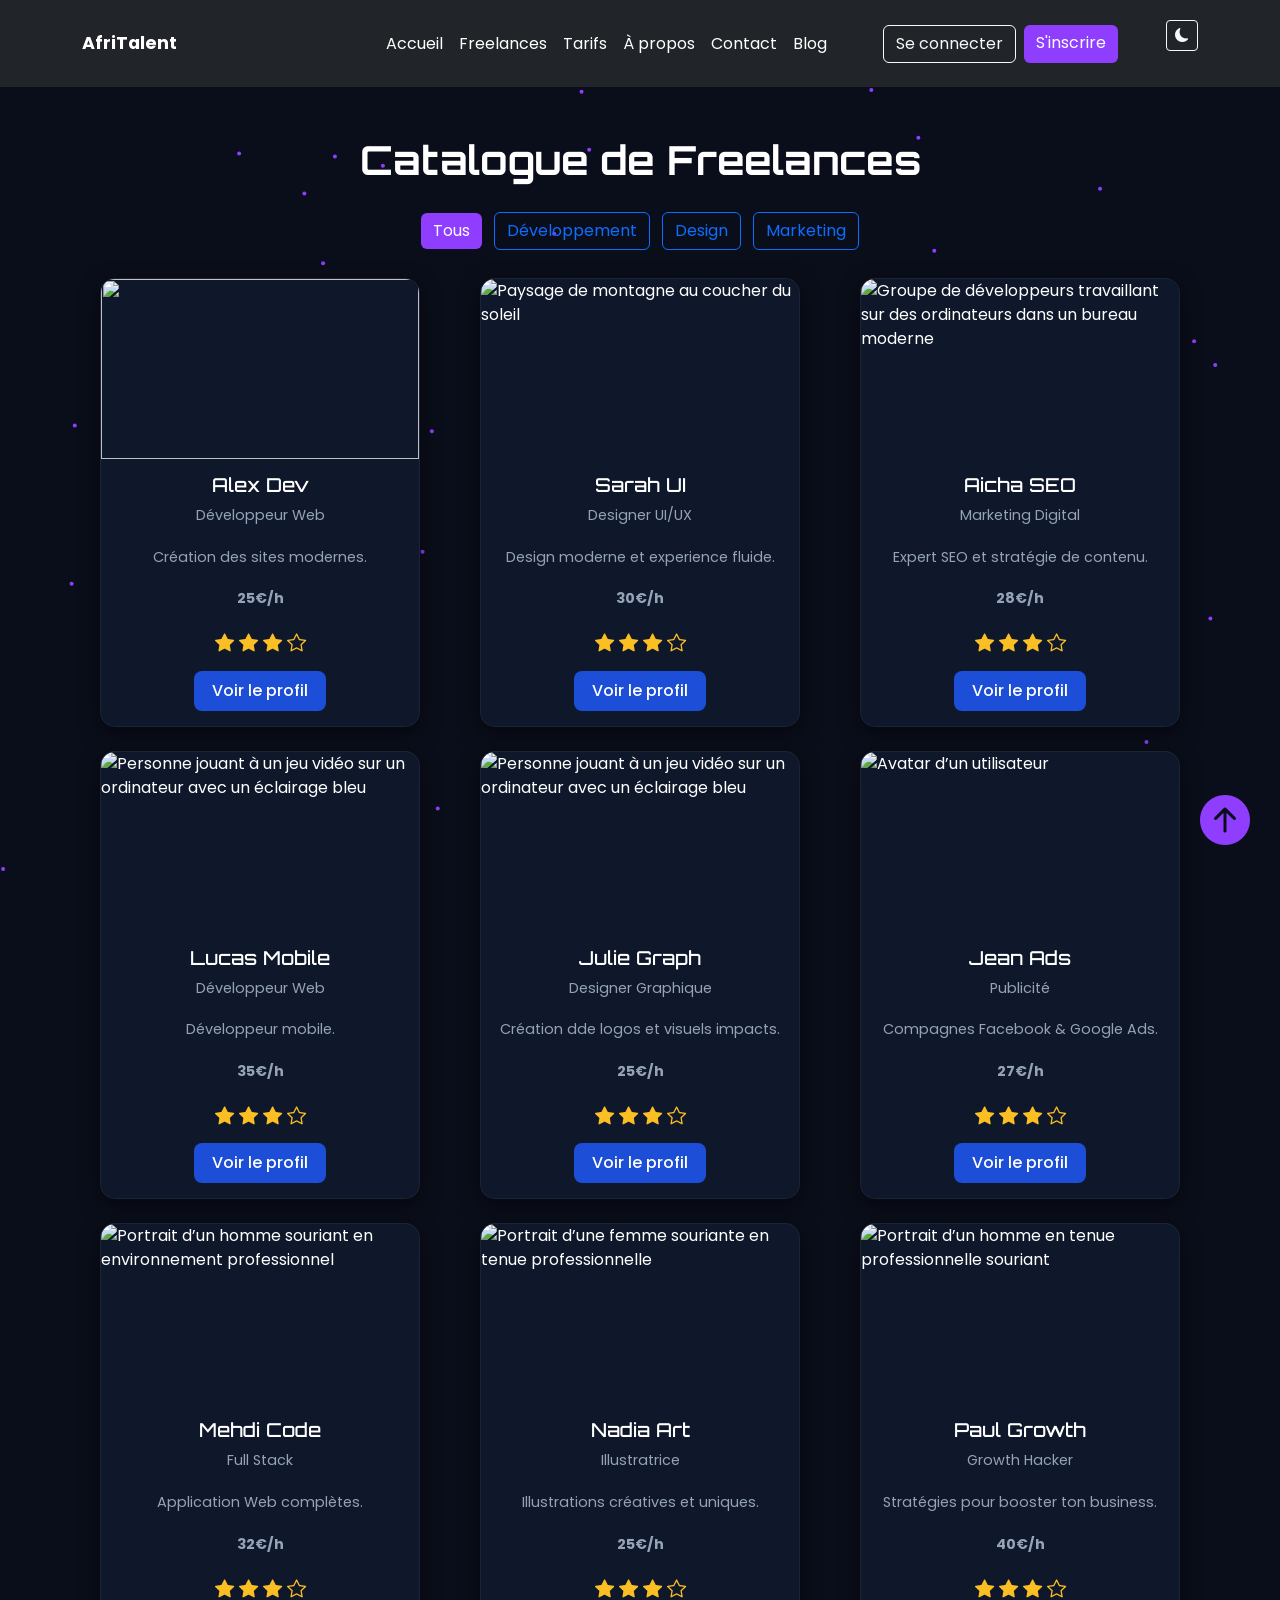
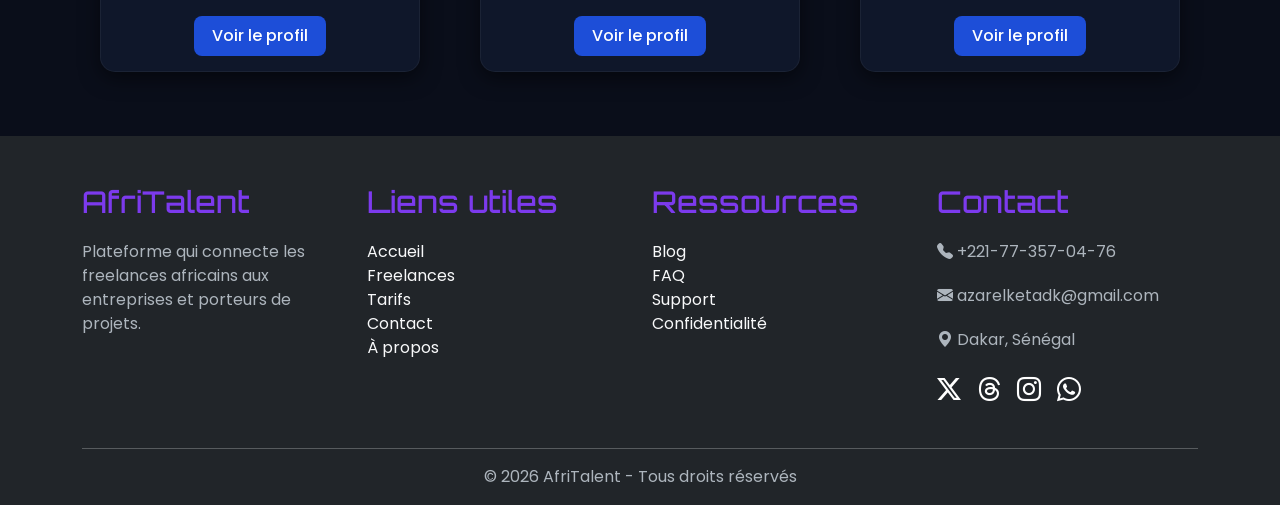
==== commit b0cf47f8: "Finalisation : corrections responsive, optimisation du code et commentaires" ====
--- a/freelances.html
+++ b/freelances.html
@@ -391,3 +391,4 @@
 
 </body>
 </html>
+
--- a/css/style.css
+++ b/css/style.css
@@ -1067,3 +1067,6 @@
 
 
 
+
+
+
